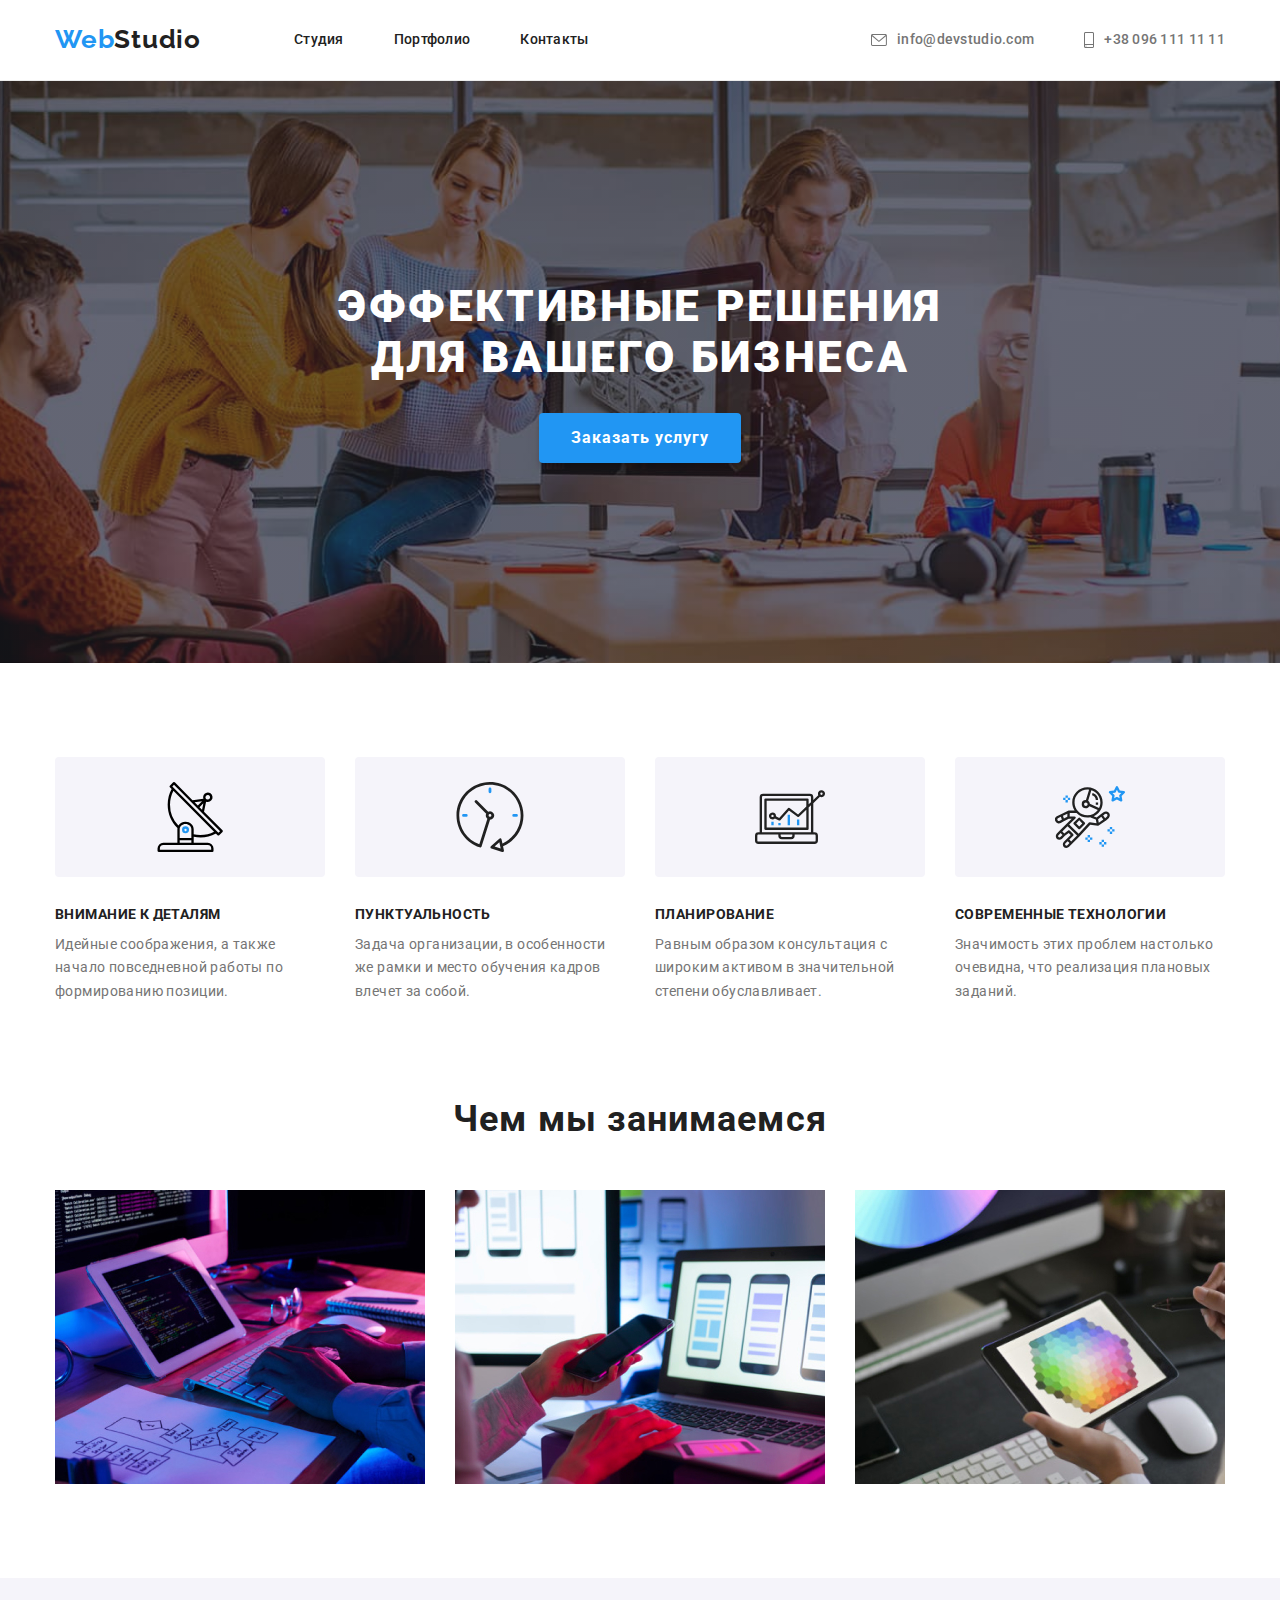
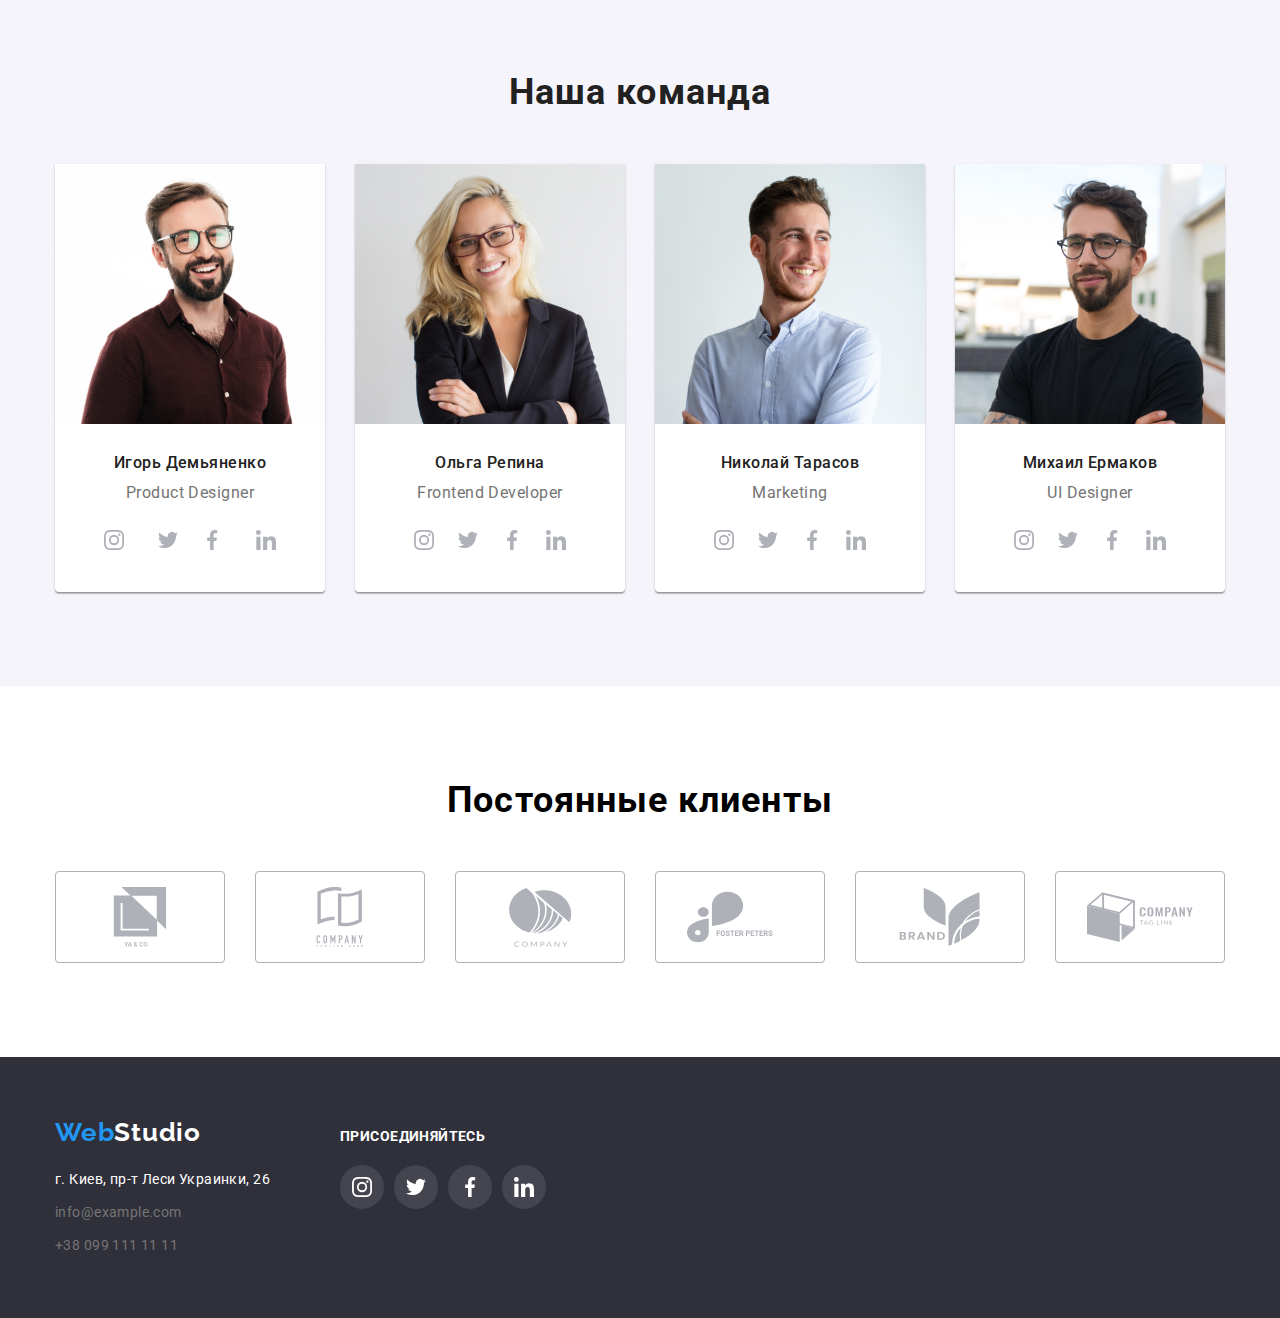
==== index.html @ a024c2d0 "Create index.html" ====
<!DOCTYPE html>
<html lang="ru">
  <head>
    <meta charset="UTF-8" />
    <meta http-equiv="X-UA-Compatible" content="IE=edge" />
    <meta name="viewport" content="width=device-width, initial-scale=1.0" />
    <title>Главная</title>

    <link rel="preconnect" href="https://fonts.googleapis.com" />
    <link rel="preconnect" href="https://fonts.gstatic.com" crossorigin />
    <link
      href="https://fonts.googleapis.com/css2?family=Raleway:wght@700&family=Roboto:wght@400;500;700;900&display=swap"
      rel="stylesheet"
    />
    <link rel="stylesheet" href="./css/modern-normalize.css" />
    <link rel="stylesheet" href="css/style.css" />
  </head>
  <body>
    <!--Header-->
    <header class="header">
      <div class="container header-content">
        <a class="logo" href="index.html"><span class="collortxt">Web</span>Studio</a>
        <nav class="nav-block">
          <ul class="header-navigate">
            <li class="item"><a href="index.html" class="nav-link">Студия</a></li>
            <li class="item"><a href="portfolio.html" class="nav-link">Портфолио</a></li>
            <li class="item"><a href="/" class="nav-link">Контакты </a></li>
          </ul>
        </nav>
        <!--contact-->
        <!-- contact-navigate -->
        <ul class="contact">
          <li class="contact-item">
            <a href="mailto:info@devstudio.com" class="contact-link">
              <svg class="contact-icon" width="16" height="12">
                <use href="./images/icon.svg#icon-envelope"></use>
              </svg>
              info@devstudio.com</a
            >
          </li>
          <!-- item -->
          <li class="contact-item">
            <!-- contact -->
            <a href="tel:+380961111111" class="contact-link"
              ><!-- header-icon smartphone --><svg class="contact-icon" width="10" height="16">
                <use href="./images/icon.svg#icon-smartphone"></use>
              </svg>
              +38 096 111 11 11</a
            >
          </li>
        </ul>
      </div>
    </header>

    <main>
      <!--information block-->
      <section class="hero overlay">
        <div class="container">
          <h1 class="title">
            Эффективные решения <br />
            для вашего бизнеса
          </h1>
          <button class="button" type="button">Заказать услугу</button>
        </div>
      </section>

      <section class="section information">
        <div class="container">
          <h2 class="hide">Наши приимущества</h2>
          <ul class="item">
            <li class="list">
              <div class="icon-container">
                <svg class="icon">
                  <use href="./images/icon.svg#icon-antena"></use>
                </svg>
              </div>

              <h3 class="title">Внимание к деталям</h3>
              <p class="discription">
                Идейные соображения, а также начало повседневной работы по формированию позиции.
              </p>
            </li>
            <li class="list">
              <div class="icon-container">
                <svg class="icon">
                  <use href="./images/icon.svg#icon-clock "></use>
                </svg>
              </div>

              <h3 class="title">Пунктуальность</h3>
              <p class="discription">
                Задача организации, в особенности же рамки и место обучения кадров влечет за собой.
              </p>
            </li>
            <li class="list">
              <div class="icon-container">
                <svg class="icon">
                  <use href="./images/icon.svg#icon-diagram"></use>
                </svg>
              </div>

              <h3 class="title">Планирование</h3>
              <p class="discription">
                Равным образом консультация с широким активом в значительной степени обуславливает.
              </p>
            </li>
            <li class="list">
              <div class="icon-container">
                <svg class="icon">
                  <use href="./images/icon.svg#icon-astronaut"></use>
                </svg>
              </div>

              <h3 class="title">Современные технологии</h3>
              <p class="discription">
                Значимость этих проблем настолько очевидна, что реализация плановых заданий.
              </p>
            </li>
          </ul>
        </div>
      </section>

      <section class="work section">
        <div class="container">
          <h2 class="title">Чем мы занимаемся</h2>
          <ul class="image">
            <li class="image-work"><img src="images/kod.jpg" width="370" alt="kod" /></li>
            <li class="image-work"><img src="images/mobile.jpg" width="370" alt="mobile" /></li>
            <li class="image-work"><img src="images/color.jpg" width="370" alt="color" /></li>
          </ul>
        </div>
        <!--Work-->
      </section>
      <section class="team section">
        <!--team-->
        <div class="container">
          <h2 class="title">Наша команда</h2>
          <ul class="team-info">
            <li class="team-section">
              <img class="team-img" src="images/Igor.jpg" width="270" alt="Igor" />
              <div class="item-container">
                <h3 class="name">Игорь Демьяненко</h3>
                <p class="profession">Product Designer</p>
                <ul class="social-network">
                  <li class="social-item">
                    <a class="social-link" href="https://www.instagram.com/"
                      ><svg class="social-icon" width="20" heigth="20">
                        <use href="./images/icon.svg#icon-instagram"></use>
                      </svg>
                    </a>
                  </li class="social-item">
                  <li>
                    <a class="social-link" href="https://twitter.com/"
                      ><svg class="social-icon" width="20" height="20">
                        <use href="./images/icon.svg#icon-twitter"></use>
                      </svg>
                    </a>
                  </li>
                  <li class="social-item">
                    <a class="social-link" href="https://www.facebook.com/"
                      ><svg class="social-icon" width="20" height="20">
                        <use href="./images/icon.svg#icon-facebook"></use>
                      </svg>
                    </a>
                  </li class="social-item">
                  <li>
                    <a class="social-link" href="https://ru.linkedin.com/"
                      ><svg class="social-icon" width="20" height="20">
                        <use href="./images/icon.svg#icon-linkedin"></use>
                      </svg>
                    </a>
                  </li>
                </ul>
              </div>
            </li>

            <li class="team-section">
              <img class="team-img" src="images/olga.jpg" width="270" alt="Olga" />
              <div class="item-container">
                <h3 class="name">Ольга Репина</h3>
                <p class="profession">Frontend Developer</p>
                <ul class="social-network">
                  <li>
                    <a class="social-link" href="https://www.instagram.com/"
                      ><svg class="social-icon" width="20" height="20">
                        <use href="./images/icon.svg#icon-instagram"></use>
                      </svg>
                    </a>
                  </li>
                  <li>
                    <a class="social-link" href="https://twitter.com/"
                      ><svg class="social-icon" width="20" height="20">
                        <use href="./images/icon.svg#icon-twitter"></use>
                      </svg>
                    </a>
                  </li>
                  <li>
                    <a class="social-link" href="https://www.facebook.com/"
                      ><svg class="social-icon" width="20" height="20">
                        <use href="./images/icon.svg#icon-facebook"></use>
                      </svg>
                    </a>
                  </li>
                  <li>
                    <a class="social-link" href="https://ru.linkedin.com/"
                      ><svg class="social-icon" width="20" height="20">
                        <use href="./images/icon.svg#icon-linkedin"></use>
                      </svg>
                    </a>
                  </li>
                </ul>
              </div>
            </li>
            <li class="team-section">
              <img class="team-img" src="images/nikolay.jpg" width="270" alt="Nikolay" />
              <div class="item-container">
                <h3 class="name">Николай Тарасов</h3>
                <p class="profession">Marketing</p>
                <ul class="social-network">
                  <li>
                    <a class="social-link" href="https://www.instagram.com/"
                      ><svg class="social-icon" width="20" height="20">
                        <use href="./images/icon.svg#icon-instagram"></use>
                      </svg>
                    </a>
                  </li>
                  <li>
                    <a class="social-link" href="https://twitter.com/"
                      ><svg class="social-icon" width="20" height="20">
                        <use href="./images/icon.svg#icon-twitter"></use>
                      </svg>
                    </a>
                  </li>
                  <li>
                    <a class="social-link" href="https://www.facebook.com/"
                      ><svg class="social-icon" width="20" height="20">
                        <use href="./images/icon.svg#icon-facebook"></use>
                      </svg>
                    </a>
                  </li>
                  <li>
                    <a class="social-link" href="https://ru.linkedin.com/"
                      ><svg class="social-icon" width="20" height="20">
                        <use href="./images/icon.svg#icon-linkedin"></use>
                      </svg>
                    </a>
                  </li>
                </ul>
              </div>
            </li>
            <li class="team-section">
              <img class="team-img" src="images/mihail.jpg" width="270" alt="Mihail" />
              <div class="item-container">
                <h3 class="name">Михаил Ермаков</h3>
                <p class="profession">UI Designer</p>
                <ul class="social-network">
                  <li>
                    <a class="social-link" href="https://www.instagram.com/"
                      ><svg class="social-icon" width="20" height="20">
                        <use href="./images/icon.svg#icon-instagram"></use>
                      </svg>
                    </a>
                  </li>
                  <li>
                    <a class="social-link" href="https://twitter.com/"
                      ><svg class="social-icon" width="20" height="20">
                        <use href="./images/icon.svg#icon-twitter"></use>
                      </svg>
                    </a>
                  </li>
                  <li>
                    <a class="social-link" href="https://www.facebook.com/"
                      ><svg class="social-icon" width="20" height="20">
                        <use href="./images/icon.svg#icon-facebook"></use>
                      </svg>
                    </a>
                  </li>
                  <li>
                    <a class="social-link" href="https://ru.linkedin.com/"
                      ><svg class="social-icon" width="20" height="20">
                        <use href="./images/icon.svg#icon-linkedin"></use>
                      </svg>
                    </a>
                  </li>
                </ul>
              </div>
            </li>
          </ul>
        </div>
      </section>
      <section class="section">
        <div class="container client">
          <h2 class="title">Постоянные клиенты</h2>
          <ul class="company">
            <li class="item">
              <a class="company-link" href="/"
                ><svg class="company-icon" width="106" height="60"><use href="./images/icon.svg#icon-group"></use></svg>
              </a>
            </li>
            <li class="item">
              <a class="company-link" href="/">
                <svg class="company-icon" width="106" height="60"><use href="./images/icon.svg#icon-group-2"></use></svg>
              </a>
            </li>
            <li class="item">
              <a class="company-link" href="/">
                <svg class="company-icon" width="106" height="60"><use href="./images/icon.svg#icon-group-3"></use></svg>
              </a>
            </li>
            <li class="item">
              <a class="company-link" href="/">
                <svg class="company-icon" width="106" height="60"><use href="./images/icon.svg#icon-group-4"></use></svg>
              </a>
            </li>
            <li class="item">
              <a class="company-link" href="/">
                <svg class="company-icon" width="106" height="60"><use href="./images/icon.svg#icon-group-5"></use></svg>
              </a>
            </li>
            <li class="item">
              <a class="company-link" href="/">
                <svg class="company-icon" width="106" height="60"><use href="./images/icon.svg#icon-group-6"></use></svg>
              </a>
            </li>
          </ul>
        </div>
      </section>
    </main>
    <!--Footer-->
    <footer class="footer">
      <div class="container container-footer">
        <div class="footer-content">
          <a class="logo-footer" href="index.html"><span class="collortxt">Web</span>Studio</a>
          <address class="address">
            <ul class="address-list">
              <li class="footer-contact">
                <a class="map" href="https://goo.gl/maps/zJ5b4M9oRAb7cDgC7"
                  >г. Киев, пр-т Леси Украинки, 26</a
                >
              </li>
              <li class="footer-contact">
                <a class="contact" href="mailto:info@example.com">info@example.com</a>
              </li>
              <li class="footer-contact">
                <a class="contact" href="tel:+380991111111">+38 099 111 11 11</a>
              </li>
            </ul>
          </address>
        </div>
        <div class="footer-icon">
          <h3 class="title">присоединяйтесь</h3>
          <ul class="item-list">
            <li class="list">
              <a class="social-link" href="https://www.instagram.com/"
                ><svg class="social-icon" width="20" height="20">
                  <use href="./images/icon.svg#icon-instagram"></use>
                </svg>
              </a>
            </li>
            <li class="list">
              <a class="social-link" href="https://twitter.com/"
                ><svg class="social-icon" width="20" height="20">
                  <use href="./images/icon.svg#icon-twitter"></use>
                </svg>
              </a>
            </li>
            <li class="list">
              <a class="social-link" href="https://www.facebook.com/"
                ><svg class="social-icon" width="20" height="20">
                  <use href="./images/icon.svg#icon-facebook"></use>
                </svg>
              </a>
            </li>
            <li class="list">
              <a class="social-link" href="https://ru.linkedin.com/"
                ><svg class="social-icon" width="20" height="20">
                  <use href="./images/icon.svg#icon-linkedin"></use>
                </svg>
              </a>
            </li>
          </ul>
        </div>
      </div>
    </footer>
  </body>
</html>
---- css/style.css ----
:root {
  --hover-collor-text: #2196f3;
  --description-collor: #757575;
  --basic-coller: #212121;
  --title-color: #ffffff;
  --bacgraund: #2f303a;
  --portfolio-button: #f5f4fa;
  --logo-collor: #afb1b8;
}
body {
  font-family: 'Roboto', sans-serif;
}
/* header */
ul {
  margin: 0;
  padding: 0;
  list-style: none;
}
h1,
h2,
h3,
p {
  margin: 0;
  padding: 0;
}
.header {
  border-bottom: 1px solid #ececec;
}
.header-content {
  display: flex;
}
/* logo */
.logo .collortxt {
  color: var(--hover-collor-text);
}
.logo {
  font-family: Raleway;
  font-weight: 700;
  font-size: 26px;
  line-height: 1.19;
  color: var(--basic-coller);
  text-decoration: none;
  letter-spacing: 0.03em;
  display: block;
  padding: 24px 0;
}

/* Навигация */
.header-navigate .nav-link {
  color: var(--basic-coller);
  text-decoration: none;
  font-weight: 500;
  font-size: 14px;
  line-height: 1.14;
  letter-spacing: 0.02em;
  display: flex;
  padding: 32px 0;
}
.header-navigate .item:not(:last-child),
.contact .contact-item:not(:last-child) {
  margin-right: 50px;
}
/* правая навигация */
.contact {
  margin-left: auto;
}

.contact .contact-icon {
  fill: currentColor;
  margin-right: 10px;
}

.contact .contact-link {
  color: var(--description-collor);
  text-decoration: none;
  font-weight: 500;
  font-size: 14px;
  line-height: 1.14;
  letter-spacing: 0.02em;
  display: inline-flex;
  padding: 32px 0;
  align-items: center;
}

.nav-block {
  margin-left: 93px;
}
.header-navigate,
.contact {
  display: flex;
}
.nav-link:hover,
.contact-link:hover,
.contact-link:focus,
.nav-link:focus {
  color: var(--hover-collor-text);
}
/* main */
/* section one */
.section {
  padding: 94px 0;
}

.hero {
  background-color: var(--bacgraund);
  text-align: center;
  padding: 200px 0;
}
.overlay {
  max-width: 1600px;

  margin-left: auto;
  margin-right: auto;
  background-image: linear-gradient(to right, rgba(47, 48, 58, 0.4), rgba(47, 48, 58, 0.4)),
    url('../images/main-photo.jpg');
  background-size: cover; /* на весь блок */
  background-position: center;
  background-repeat: no-repeat;
}

.hero .title {
  font-weight: 900;
  font-size: 44px;
  line-height: 1.16;
  letter-spacing: 0.06em;
  text-transform: uppercase;
  margin-bottom: 30px;
  color: var(--title-color);
}
.hero .button {
  background-color: var(--hover-collor-text);
  color: var(--title-color);
  cursor: pointer;
  font-weight: 700;
  font-size: 16px;
  line-height: 1.85;
  min-width: 200px;
  letter-spacing: 0.06em;
  display: inline-block;
  box-shadow: 0px 4px 4px rgba(0, 0, 0, 0.15);
  border-radius: 4px;
  padding: 10px 32px;
  border: transparent;
}

/* information section */
.hide {
  position: absolute;
  width: 1px;
  height: 1px;
  margin: -1px;
  padding: 0;
  overflow: hidden;
  border: 0;
  clip: rect(0 0 0 0);
}
.container {
  width: 1200px;
  margin-left: auto;
  margin-right: auto;
  padding: 0px 15px;
}
.icon-container {
  display: inline-flex;
  width: 270px;
  height: 120px;
  background-color: var(--portfolio-button);
  justify-content: center;
  align-items: center;
  border-radius: 4px;
  margin-bottom: 30px;
}

.information .item {
  margin: 0;
  padding: 0;
  display: inline-flex;
}
.information .icon {
  width: 70px;
  height: 70px;
}
.information .block {
  width: 270px;
}

.information .list:not(:last-child) {
  margin-right: 30px;
}
.information .title {
  color: var(--basic-coller);
  font-weight: 700;
  font-size: 14px;
  line-height: 1.14;
  letter-spacing: 0.03em;
  text-transform: uppercase;
}
.information .discription {
  color: var(--description-collor);
  font-weight: 400;
  font-size: 14px;
  line-height: 1.7;
  letter-spacing: 0.03em;
  margin: 0;
  padding: 0;
  margin-top: 10px;
}
/* work section */
.work {
  padding-top: 0;
}
img {
  max-width: 100%;
  height: auto;
  display: block;
}
.work .image {
  display: flex;
}

.image-work {
  list-style-type: none;
}
.image-work:not(:last-child) {
  margin-right: 30px;
}
.work .title {
  font-weight: 700;
  font-size: 36px;
  line-height: 42px;
  text-align: center;
  color: var(--basic-coller);
  letter-spacing: 0.03em;
  margin-bottom: 50px;
}
/* team */
.team {
  background-color: var(--portfolio-button);
}
.team-section .item-container {
  padding-top: 30px;
  padding-bottom: 30px;
}
.team .title {
  font-weight: 700;
  font-size: 36px;
  line-height: 1.16;
  text-align: center;
  color: var(--basic-coller);
  letter-spacing: 0.03em;
  margin-bottom: 50px;
}
.name {
  color: var(--basic-coller);
  font-weight: 500;
  font-size: 16px;
  line-height: 1.18;
  text-align: center;
  letter-spacing: 0.03em;
}

.profession {
  font-size: 16px;
  line-height: 19px;
  text-align: center;
  color: var(--description-collor);
  letter-spacing: 0.03em;
  font-weight: 400;
  margin-top: 10px;
  margin-bottom: 16px;
}
.team .team-info {
  display: flex;
}
.team-info .team-section {
  background: var(--title-color);
  box-shadow: 0px 1px 3px rgba(0, 0, 0, 0.12), 0px 1px 1px rgba(0, 0, 0, 0.14),
    0px 2px 1px rgba(0, 0, 0, 0.2);
  border-radius: 0px 0px 4px 4px;
}
.team-info .team-section:not(:last-child) {
  margin-right: 30px;
}
.social-network {
  display: flex;
  justify-content: center;
}
.social-network .social-link {
  color: var(--logo-collor);
  width: 44px;
  height: 44px;
  border-radius: 50%;
  display: flex;
  align-items: center;
  justify-content: center;
}
.social-item {
  margin-right: 10px;
}
.social-network .social-link:hover,
.social-network .social-link:focus {
  color: var(--title-color);
  background-color: var(--hover-collor-text);
}
.social-network .social-link:not(:last-child) {
  margin-right: 10px;
}
.social-network .social-icon {
  fill: currentColor;
}
/* Клиенты */
.client .title {
  font-weight: 700;
  font-size: 36px;
  line-height: 1.16;
  text-align: center;
  letter-spacing: 0.03em;
  margin-bottom: 50px;
}

.company {
  text-decoration: note;
  display: flex;
}
.company-link {
  width: 170px;
  height: 92px;
  display: flex;
  color: var(--logo-collor);
  border: 1px solid var(--logo-collor);
  border-radius: 4px;
  justify-content: center;
  align-items: center;
}
.company .item:not(:last-child) {
  margin-right: 30px;
}
.company-icon {
  fill: currentColor;
}
.company-link:hover,
.company-link:focus {
  color: var(--hover-collor-text);
  border: 1px solid var(--hover-collor-text);

  border-radius: 4px;
}
/* footer */
.footer {
  background-color: var(--bacgraund);
  padding: 60px 0;
}
.container-footer {
  display: flex;
  align-items: baseline;
}
.footer-content {
  margin-right: 70px;
}
.footer .logo-footer {
  color: var(--title-color);
  text-decoration: none;
  font-family: Raleway;
  font-weight: 700;
  font-size: 26px;
  line-height: 1.19;
  letter-spacing: 0.03em;
  margin-bottom: 20px;
}
.logo-footer .collortxt {
  color: var(--hover-collor-text);
}

.footer-contact .contact {
  list-style-type: none;
  font-size: 14px;
  line-height: 1.7;
  color: var(--description-collor);
  letter-spacing: 0.03em;
  font-weight: 400;
  text-decoration: none;
  font-style: normal;
}

.footer-contact .map {
  color: var(--title-color);
  font-size: 14px;
  line-height: 1.7;
  letter-spacing: 0.03em;
  font-weight: 400;
  margin-bottom: 9px;
  text-decoration: none;
  font-style: normal;
}
.address-list {
  list-style-type: none;
  margin-top: 20px;
}
.footer-contact:not(:last-child) {
  margin-bottom: 9px;
}

.footer-contact .contact:focus,
.footer-contact .map:focus,
.footer-contact .contact:hover,
.footer-contact .map:hover {
  color: var(--hover-collor-text);
}

.footer-icon .title {
  font-weight: 700;
  font-size: 14px;
  line-height: 1.14;
  letter-spacing: 0.03em;
  text-transform: uppercase;
  color: var(--title-color);
  margin-bottom: 20px;
}
.footer-icon .item-list {
  display: flex;
}
.footer-icon .social-link {
  color: var(--title-color);
  width: 44px;
  height: 44px;
  display: flex;
  align-items: center;
  justify-content: center;
  border-radius: 50%;
  background: rgba(255, 255, 255, 0.1);
}
.footer-icon .social-link:hover,
.footer-icon .social-link:focus {
  color: var(--title-color);
  border-radius: 50%;
  background-color: var(--hover-collor-text);
}

.footer-icon .list:not(:last-child) {
  margin-right: 10px;
}
.footer-icon .social-icon {
  fill: currentColor;
}

/* Портфолио */
.project-button,
.project-img {
  list-style-type: none;
  margin: 0;
  padding: 0;
}
.project-button {
  display: flex;
  justify-content: center;
  margin-bottom: 50px;
}

.project-button .button-list:not(:last-child) {
  margin-right: 8px;
}
.project-button .button {
  border: transparent;
  background-color: var(--portfolio-button);
  color: var(--basic-coller);
  font-weight: 500;
  font-size: 16px;
  line-height: 1.6;
  border-radius: 4px;
  letter-spacing: 0.03em;
  cursor: pointer;
  padding: 6px 22px;
}
.project-button .button:hover,
.project-button .button:focus {
  background-color: var(--hover-collor-text);
  color: var(--title-color);
  box-shadow: 0px 3px 1px rgba(0, 0, 0, 0.1), 0px 1px 2px rgba(0, 0, 0, 0.08),
    0px 2px 2px rgba(0, 0, 0, 0.12);
}
.project-card {
  display: flex;
  flex-wrap: wrap;
}
.project-card .content {
  padding: 20px 24px;
  border: 1px solid #eeeeee;
}

.project-card .project-list {
  margin-right: 30px;
  margin-bottom: 30px;
}
.project-link {
  display: block;
  text-decoration: none;
}
.project-link:hover,
.project-link:focus {
  box-shadow: 0px 1px 1px rgba(0, 0, 0, 0.12), 0px 4px 4px rgba(0, 0, 0, 0.06),
    1px 4px 6px rgba(0, 0, 0, 0.16);
}
.project-card .project-list:nth-child(3n) {
  margin-right: 0px;
}
.project-card .project-list:nth-last-child(-n + 3) {
  margin-bottom: 0px;
}
.project .title {
  position: absolute;
  width: 1px;
  height: 1px;
  margin: -1px;
  padding: 0;
  overflow: hidden;
  border: 0;
  clip: rect(0 0 0 0);
}
.name-project {
  font-weight: 700;
  font-size: 18px;
  line-height: 2;
  color: var(--basic-coller);
  letter-spacing: 0.06em;
  margin-bottom: 4px;
}
.project-description {
  font-size: 16px;
  line-height: 1.85;
  color: var(--description-collor);
  letter-spacing: 0.03em;
  font-weight: 400;
}
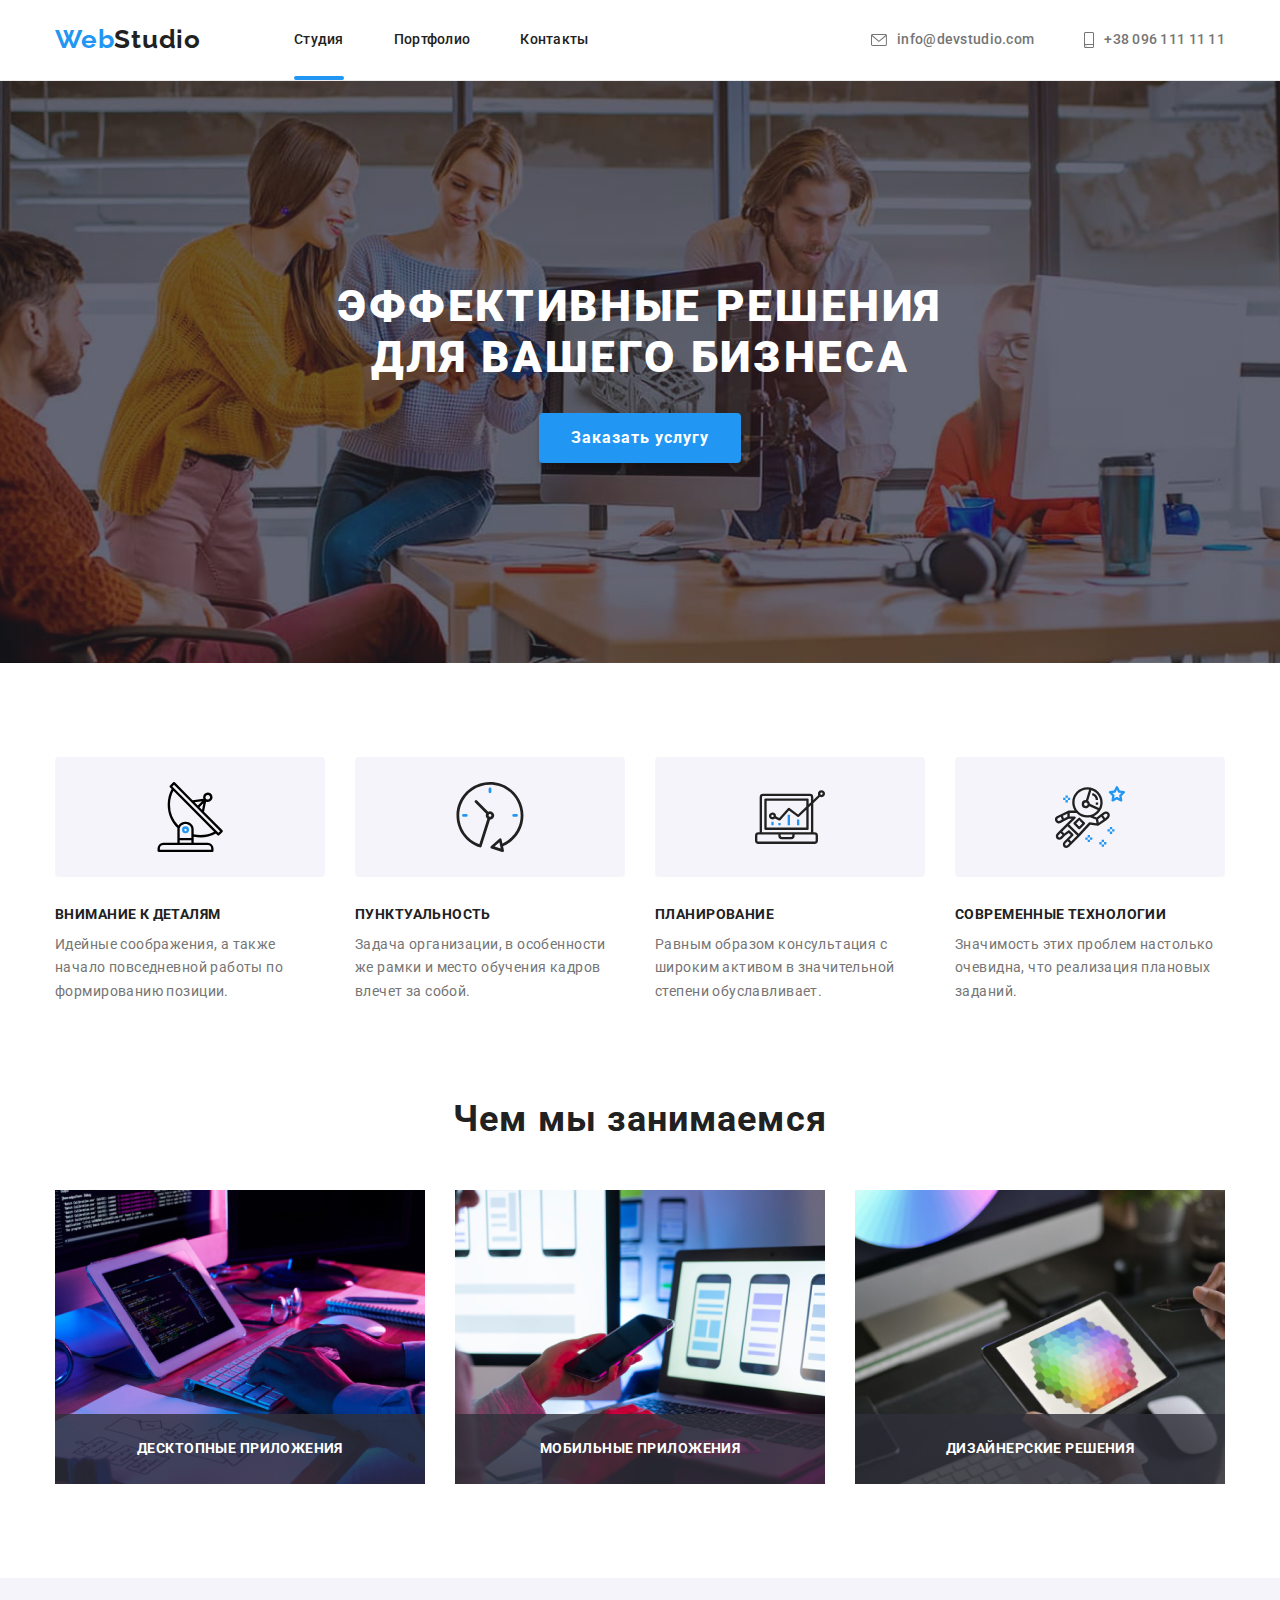
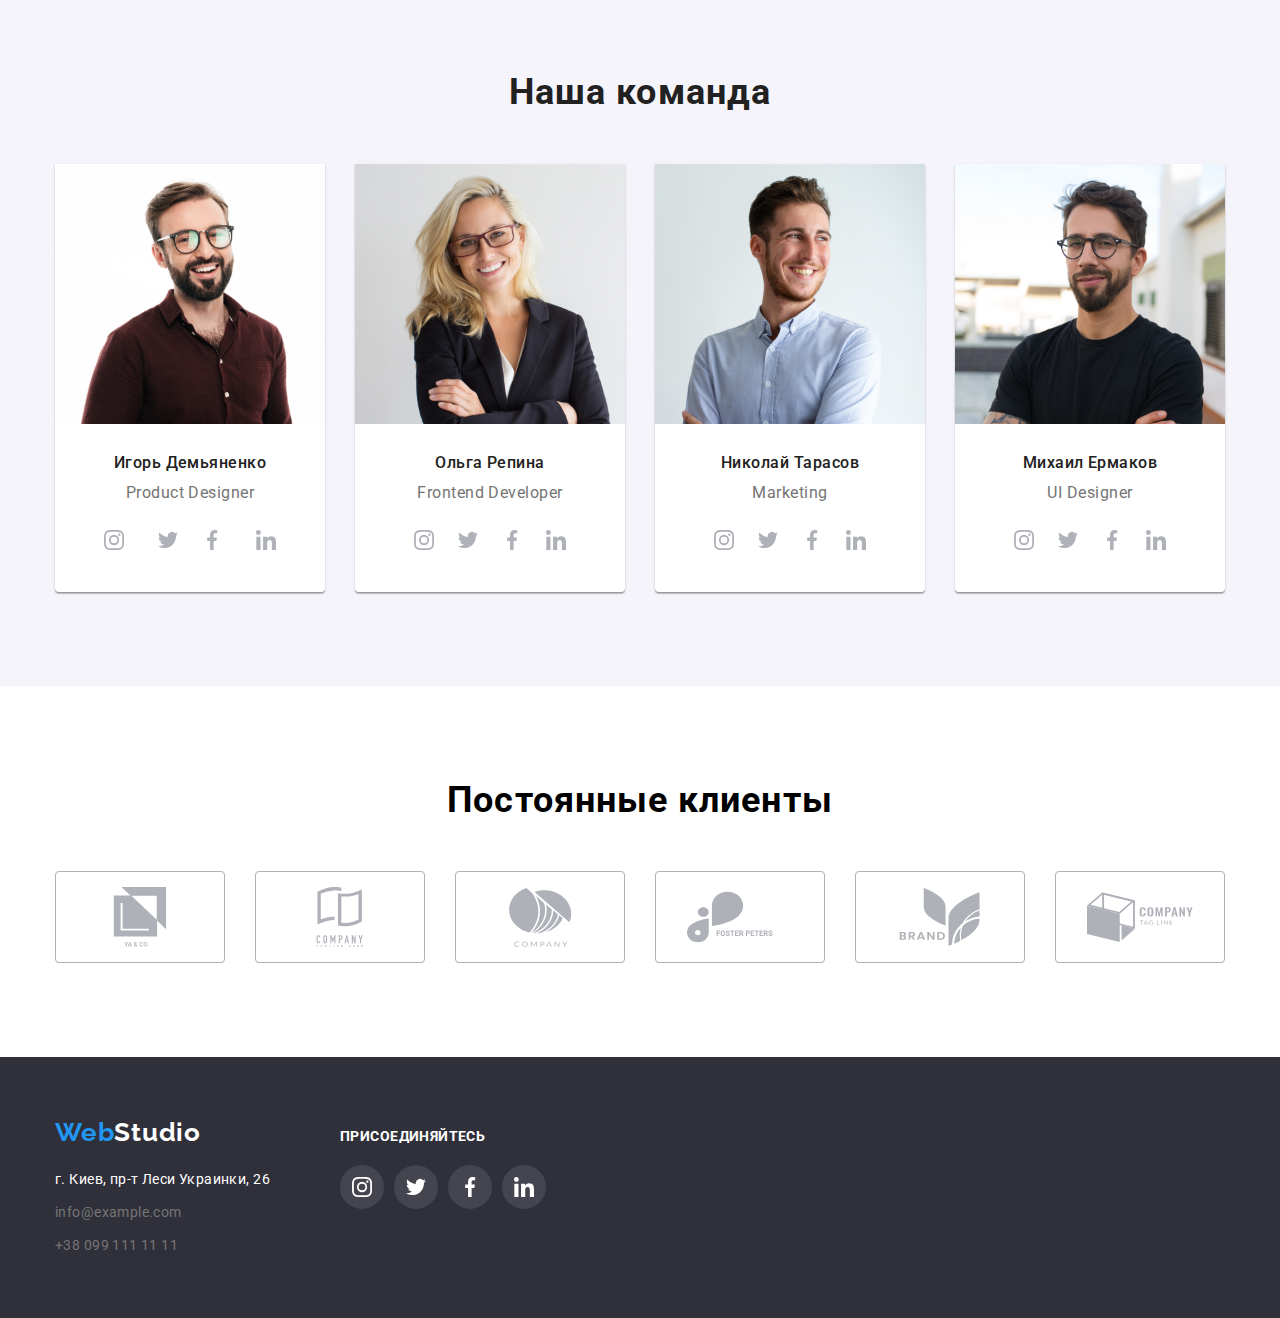
==== commit b01b07a2: "Update index.html" ====
--- a/index.html
+++ b/index.html
@@ -15,6 +15,7 @@
     <link rel="stylesheet" href="./css/modern-normalize.css" />
     <link rel="stylesheet" href="css/style.css" />
   </head>
+  
   <body>
     <!--Header-->
     <header class="header">
@@ -22,13 +23,13 @@
         <a class="logo" href="index.html"><span class="collortxt">Web</span>Studio</a>
         <nav class="nav-block">
           <ul class="header-navigate">
-            <li class="item"><a href="index.html" class="nav-link">Студия</a></li>
+            <li class="item"><a href="index.html" class="nav-link current">Студия</a></li>
             <li class="item"><a href="portfolio.html" class="nav-link">Портфолио</a></li>
             <li class="item"><a href="/" class="nav-link">Контакты </a></li>
           </ul>
         </nav>
         <!--contact-->
-        <!-- contact-navigate -->
+        
         <ul class="contact">
           <li class="contact-item">
             <a href="mailto:info@devstudio.com" class="contact-link">
@@ -40,9 +41,9 @@
           </li>
           <!-- item -->
           <li class="contact-item">
-            <!-- contact -->
+           
             <a href="tel:+380961111111" class="contact-link"
-              ><!-- header-icon smartphone --><svg class="contact-icon" width="10" height="16">
+              ><svg class="contact-icon" width="10" height="16">
                 <use href="./images/icon.svg#icon-smartphone"></use>
               </svg>
               +38 096 111 11 11</a
@@ -60,8 +61,10 @@
             Эффективные решения <br />
             для вашего бизнеса
           </h1>
-          <button class="button" type="button">Заказать услугу</button>
-        </div>
+          <button data-modal-open class="button" type="button">Заказать услугу</button>
+        </div>
+         </div>
+        
       </section>
 
       <section class="section information">
@@ -123,10 +126,19 @@
       <section class="work section">
         <div class="container">
           <h2 class="title">Чем мы занимаемся</h2>
-          <ul class="image">
-            <li class="image-work"><img src="images/kod.jpg" width="370" alt="kod" /></li>
-            <li class="image-work"><img src="images/mobile.jpg" width="370" alt="mobile" /></li>
-            <li class="image-work"><img src="images/color.jpg" width="370" alt="color" /></li>
+          <ul class="work-item">
+            <li class="image-work"><img src="images/kod.jpg" width="370" alt="kod" />
+            <h3 class="work-description">
+              Десктопные приложения
+            </h3></li>
+            <li class="image-work"><img src="images/mobile.jpg" width="370" alt="mobile" />
+            <h3 class="work-description">
+            Мобильные приложения
+            </h3></li>
+            <li class="image-work"><img src="images/color.jpg" width="370" alt="color" />
+              <h3 class="work-description">
+              Дизайнерские решения
+            </h3></li>
           </ul>
         </div>
         <!--Work-->
@@ -143,29 +155,29 @@
                 <p class="profession">Product Designer</p>
                 <ul class="social-network">
                   <li class="social-item">
-                    <a class="social-link" href="https://www.instagram.com/"
-                      ><svg class="social-icon" width="20" heigth="20">
+                    <a class="social-link" href="https://www.instagram.com/">
+                      <svg class="social-icon" width="20" heigth="20">
                         <use href="./images/icon.svg#icon-instagram"></use>
                       </svg>
                     </a>
                   </li class="social-item">
                   <li>
-                    <a class="social-link" href="https://twitter.com/"
-                      ><svg class="social-icon" width="20" height="20">
+                    <a class="social-link" href="https://twitter.com/">
+                      <svg class="social-icon" width="20" height="20">
                         <use href="./images/icon.svg#icon-twitter"></use>
                       </svg>
                     </a>
                   </li>
                   <li class="social-item">
-                    <a class="social-link" href="https://www.facebook.com/"
-                      ><svg class="social-icon" width="20" height="20">
+                    <a class="social-link" href="https://www.facebook.com/">
+                      <svg class="social-icon" width="20" height="20">
                         <use href="./images/icon.svg#icon-facebook"></use>
                       </svg>
                     </a>
                   </li class="social-item">
                   <li>
-                    <a class="social-link" href="https://ru.linkedin.com/"
-                      ><svg class="social-icon" width="20" height="20">
+                    <a class="social-link" href="https://ru.linkedin.com/">
+                      <svg class="social-icon" width="20" height="20">
                         <use href="./images/icon.svg#icon-linkedin"></use>
                       </svg>
                     </a>
@@ -382,5 +394,18 @@
         </div>
       </div>
     </footer>
+       <div data-modal class="backdrop is-hidden">
+      <div  class="modal">
+        <button data-modal-close class="close-button" tape="button">
+          <svg class="close-icon" width="11" height="11">
+            <use href="./images/close.svg#close">
+    
+            </use>
+          </svg>
+
+        </button>
+      </div>
+    </div>
+      <script src="./js/modal.js"></script>
   </body>
 </html>
--- a/css/style.css
+++ b/css/style.css
@@ -6,6 +6,7 @@
   --bacgraund: #2f303a;
   --portfolio-button: #f5f4fa;
   --logo-collor: #afb1b8;
+  --time-function: cubic-bezier(0.4, 0, 0.2, 1);
 }
 body {
   font-family: 'Roboto', sans-serif;
@@ -47,6 +48,7 @@
 
 /* Навигация */
 .header-navigate .nav-link {
+  position: relative;
   color: var(--basic-coller);
   text-decoration: none;
   font-weight: 500;
@@ -55,10 +57,21 @@
   letter-spacing: 0.02em;
   display: flex;
   padding: 32px 0;
+  transition: color 250ms var(--time-function);
 }
 .header-navigate .item:not(:last-child),
 .contact .contact-item:not(:last-child) {
   margin-right: 50px;
+}
+.header-navigate .current::after {
+  position: absolute;
+  content: '';
+  display: block;
+  width: 100%;
+  height: 4px;
+  bottom: 0;
+  border-radius: 2px;
+  background-color: var(--hover-collor-text);
 }
 /* правая навигация */
 .contact {
@@ -80,6 +93,7 @@
   display: inline-flex;
   padding: 32px 0;
   align-items: center;
+  transition: color 250ms var(--time-function);
 }
 
 .nav-block {
@@ -108,7 +122,6 @@
 }
 .overlay {
   max-width: 1600px;
-
   margin-left: auto;
   margin-right: auto;
   background-image: linear-gradient(to right, rgba(47, 48, 58, 0.4), rgba(47, 48, 58, 0.4)),
@@ -141,6 +154,15 @@
   border-radius: 4px;
   padding: 10px 32px;
   border: transparent;
+  transition-property: box-shadow, background-color, box-shadow;
+  transition-duration: 250ms;
+  transition-timing-function: var(--time-function);
+}
+.hero .button:hover,
+.hero .button:focus {
+  background-color: #188ce8;
+  box-shadow: 0px 4px 4px rgba(0, 0, 0, 0.15);
+  border-radius: 4px;
 }
 
 /* information section */
@@ -214,12 +236,28 @@
   height: auto;
   display: block;
 }
-.work .image {
-  display: flex;
-}
-
+.work-item {
+  display: flex;
+}
+.work-description {
+  bottom: 0;
+  width: 100%;
+  height: auto;
+  padding-top: 27px;
+  padding-bottom: 27px;
+  position: absolute;
+  font-weight: 700;
+  font-size: 14px;
+  line-height: 1.14;
+  text-align: center;
+  letter-spacing: 0.03em;
+  text-transform: uppercase;
+  color: var(--title-color);
+  background-color: rgba(47, 48, 58, 0.8);
+}
 .image-work {
   list-style-type: none;
+  position: relative;
 }
 .image-work:not(:last-child) {
   margin-right: 30px;
@@ -293,6 +331,9 @@
   display: flex;
   align-items: center;
   justify-content: center;
+  transition-property: color, background-color;
+  transition-duration: 250ms;
+  transition-timing-function: var(--time-function);
 }
 .social-item {
   margin-right: 10px;
@@ -331,6 +372,9 @@
   border-radius: 4px;
   justify-content: center;
   align-items: center;
+  transition-property: color, background-color;
+  transition-duration: 250ms;
+  transition-timing-function: var(--time-function);
 }
 .company .item:not(:last-child) {
   margin-right: 30px;
@@ -380,6 +424,7 @@
   font-weight: 400;
   text-decoration: none;
   font-style: normal;
+  transition: color 250ms var(--time-function);
 }
 
 .footer-contact .map {
@@ -391,6 +436,7 @@
   margin-bottom: 9px;
   text-decoration: none;
   font-style: normal;
+  transition: color 250ms var(--time-function);
 }
 .address-list {
   list-style-type: none;
@@ -428,6 +474,9 @@
   justify-content: center;
   border-radius: 50%;
   background: rgba(255, 255, 255, 0.1);
+  transition-property: color, background-color, border-radius;
+  transition-duration: 250ms;
+  transition-timing-function: var(--time-function);
 }
 .footer-icon .social-link:hover,
 .footer-icon .social-link:focus {
@@ -470,6 +519,9 @@
   letter-spacing: 0.03em;
   cursor: pointer;
   padding: 6px 22px;
+  transition-property: color, background-color, box-shadow;
+  transition-duration: 250ms;
+  transition-timing-function: var(--time-function);
 }
 .project-button .button:hover,
 .project-button .button:focus {
@@ -478,6 +530,32 @@
   box-shadow: 0px 3px 1px rgba(0, 0, 0, 0.1), 0px 1px 2px rgba(0, 0, 0, 0.08),
     0px 2px 2px rgba(0, 0, 0, 0.12);
 }
+.project-thumb {
+  position: relative;
+  overflow: hidden; /* скрыто */
+}
+
+.project-thumb .description-image {
+  position: absolute;
+  bottom: 0;
+  left: 0;
+  width: 100%;
+  height: 100%;
+  transform: translatey(100%);
+  padding: 63px 24px;
+  font-weight: 400;
+  font-size: 18px;
+  line-height: 1.55;
+  letter-spacing: 0.03em;
+  color: var(--title-color);
+  transition: transform 250ms var(--time-function);
+  background: rgba(33, 150, 243, 0.9);
+}
+.project-link:hover .description-image,
+.project-link:focus .description-image {
+  transform: translateY(0);
+}
+
 .project-card {
   display: flex;
   flex-wrap: wrap;
@@ -494,6 +572,7 @@
 .project-link {
   display: block;
   text-decoration: none;
+  transition: box-shadow 250ms cubic-bezier(0.4, 0, 0.2, 1);
 }
 .project-link:hover,
 .project-link:focus {
@@ -531,3 +610,47 @@
   letter-spacing: 0.03em;
   font-weight: 400;
 }
+.backdrop {
+  position: fixed;
+  top: 0;
+  left: 0;
+  width: 100%;
+  height: 100%;
+  background: rgba(0, 0, 0, 0.2);
+  transform: scale(1);
+  transition: opacity 250ms var(--time-function), visibility 250ms var(--time-function);
+}
+.backdrop.is-hidden {
+  visibility: hidden;
+  opacity: 0; /* прозрачность */
+  pointer-events: none; /* пропускать клик */
+}
+.backdrop.is-hidden .modal {
+  transform: translate(-50%, -50%) scale(1.5);
+}
+
+.modal {
+  height: 528px;
+  width: 581px;
+  background-color: var(--title-color);
+  position: absolute;
+  top: 50%;
+  left: 50%;
+  transition-duration: 250ms;
+  transform: translate(-50%, -50%) scale(1);
+}
+.close-button {
+  display: flex;
+  position: absolute;
+  right: 8px;
+  top: 8px;
+  width: 30px;
+  height: 30px;
+  padding: 0 0;
+  align-items: center;
+  justify-content: center;
+  border-radius: 50%;
+  box-sizing: border-box;
+  border: 1px solid rgba(0, 0, 0, 0.1);
+  cursor: pointer;
+}
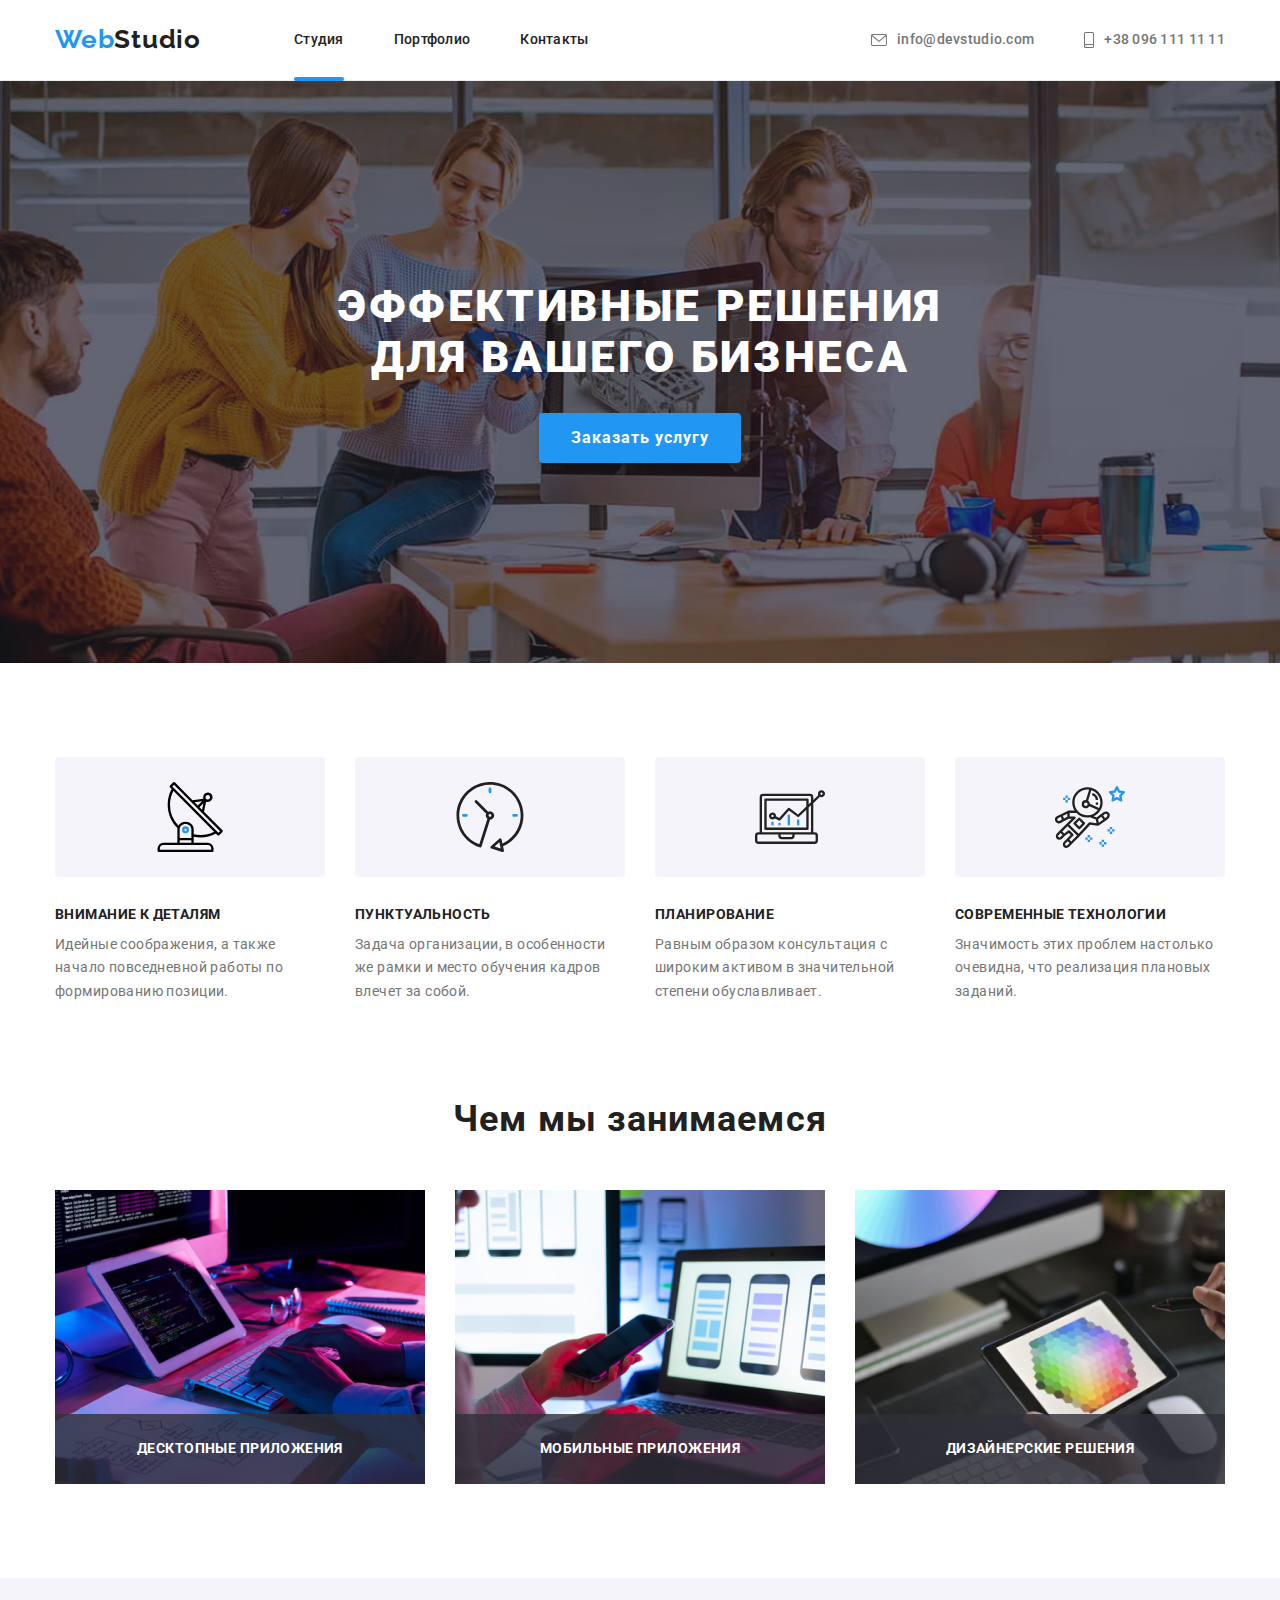
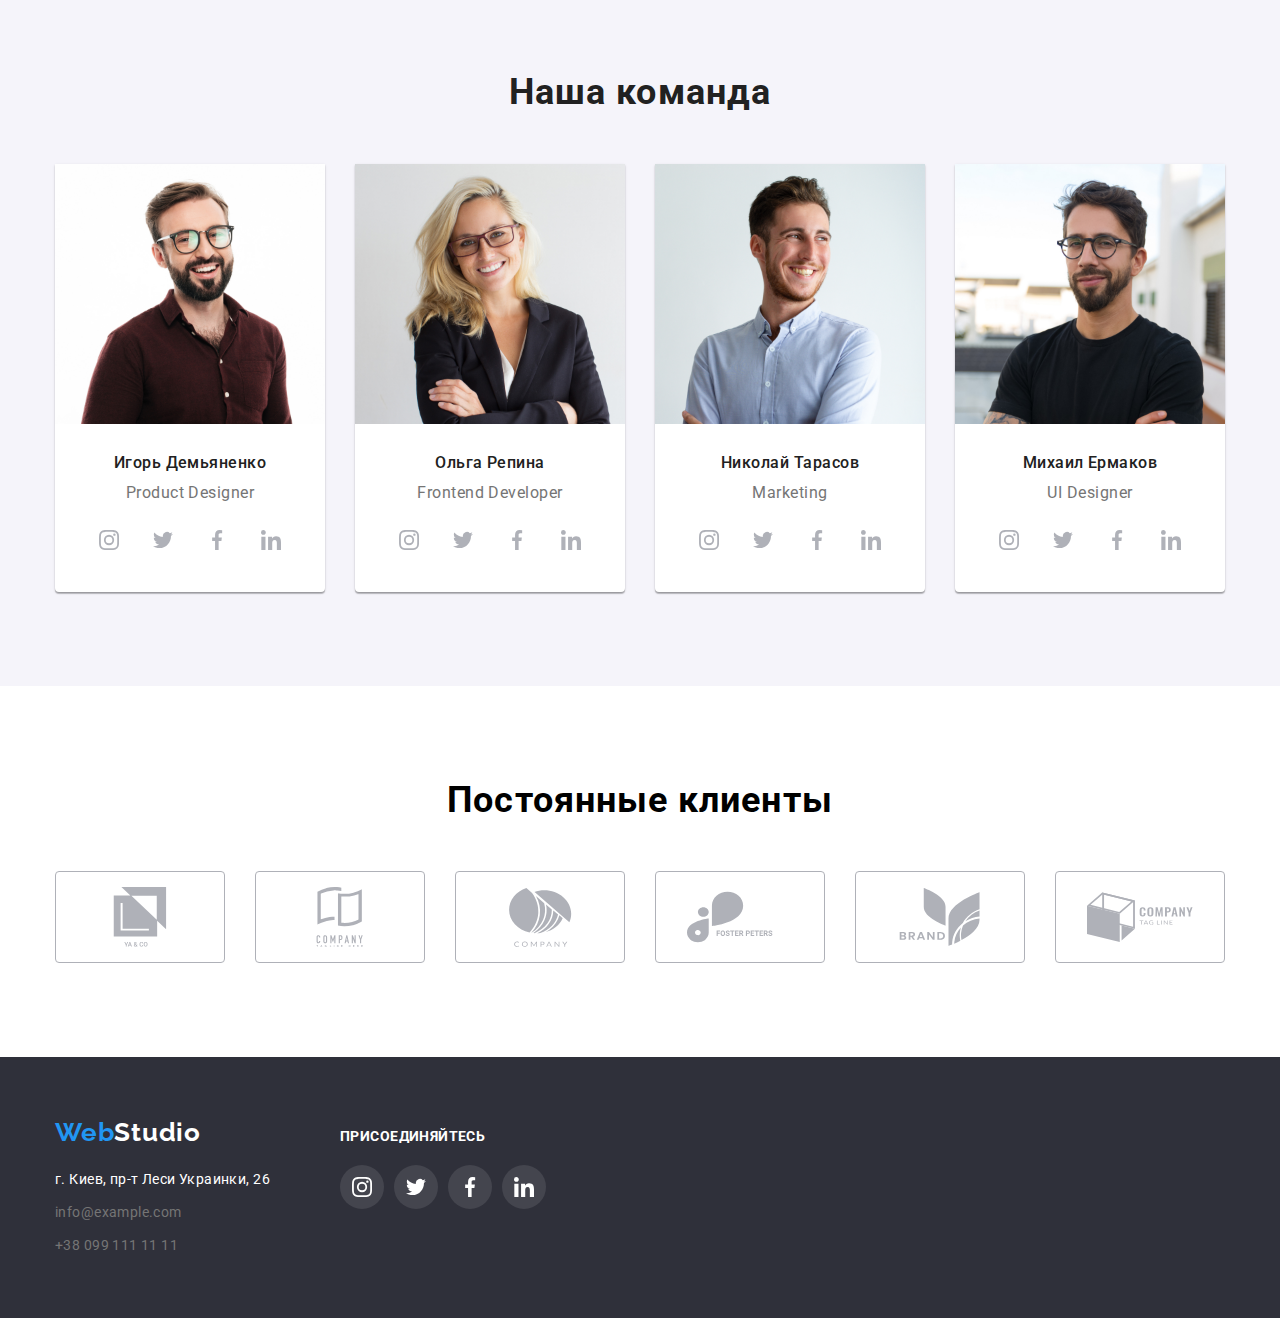
==== commit cb3bf330: "Update index.html" ====
--- a/index.html
+++ b/index.html
@@ -127,18 +127,18 @@
         <div class="container">
           <h2 class="title">Чем мы занимаемся</h2>
           <ul class="work-item">
-            <li class="image-work"><img src="images/kod.jpg" width="370" alt="kod" />
-            <h3 class="work-description">
+            <li class="image-work"><img class="image" src="images/kod.jpg" width="370" alt="kod" />
+            <p class="work-description">
               Десктопные приложения
-            </h3></li>
-            <li class="image-work"><img src="images/mobile.jpg" width="370" alt="mobile" />
-            <h3 class="work-description">
+            </p></li>
+            <li class="image-work"><img class="image" src="images/mobile.jpg" width="370" alt="mobile" />
+            <p class="work-description">
             Мобильные приложения
-            </h3></li>
-            <li class="image-work"><img src="images/color.jpg" width="370" alt="color" />
-              <h3 class="work-description">
+            </p></li>
+            <li class="image-work"><img class="image" src="images/color.jpg" width="370" alt="color" />
+              <p class="work-description">
               Дизайнерские решения
-            </h3></li>
+              </p></li>
           </ul>
         </div>
         <!--Work-->
@@ -156,12 +156,12 @@
                 <ul class="social-network">
                   <li class="social-item">
                     <a class="social-link" href="https://www.instagram.com/">
-                      <svg class="social-icon" width="20" heigth="20">
+                      <svg class="social-icon" width="20" height="20">
                         <use href="./images/icon.svg#icon-instagram"></use>
                       </svg>
                     </a>
-                  </li class="social-item">
-                  <li>
+                  </li >
+                  <li class="social-item">
                     <a class="social-link" href="https://twitter.com/">
                       <svg class="social-icon" width="20" height="20">
                         <use href="./images/icon.svg#icon-twitter"></use>
@@ -192,28 +192,28 @@
                 <h3 class="name">Ольга Репина</h3>
                 <p class="profession">Frontend Developer</p>
                 <ul class="social-network">
-                  <li>
+                  <li class="social-item">
                     <a class="social-link" href="https://www.instagram.com/"
                       ><svg class="social-icon" width="20" height="20">
                         <use href="./images/icon.svg#icon-instagram"></use>
                       </svg>
                     </a>
                   </li>
-                  <li>
+                  <li class="social-item">
                     <a class="social-link" href="https://twitter.com/"
                       ><svg class="social-icon" width="20" height="20">
                         <use href="./images/icon.svg#icon-twitter"></use>
                       </svg>
                     </a>
                   </li>
-                  <li>
+                  <li class="social-item">
                     <a class="social-link" href="https://www.facebook.com/"
                       ><svg class="social-icon" width="20" height="20">
                         <use href="./images/icon.svg#icon-facebook"></use>
                       </svg>
                     </a>
                   </li>
-                  <li>
+                  <li class="social-item">
                     <a class="social-link" href="https://ru.linkedin.com/"
                       ><svg class="social-icon" width="20" height="20">
                         <use href="./images/icon.svg#icon-linkedin"></use>
@@ -229,28 +229,28 @@
                 <h3 class="name">Николай Тарасов</h3>
                 <p class="profession">Marketing</p>
                 <ul class="social-network">
-                  <li>
+                  <li class="social-item">
                     <a class="social-link" href="https://www.instagram.com/"
                       ><svg class="social-icon" width="20" height="20">
                         <use href="./images/icon.svg#icon-instagram"></use>
                       </svg>
                     </a>
                   </li>
-                  <li>
+                  <li class="social-item">
                     <a class="social-link" href="https://twitter.com/"
                       ><svg class="social-icon" width="20" height="20">
                         <use href="./images/icon.svg#icon-twitter"></use>
                       </svg>
                     </a>
                   </li>
-                  <li>
+                  <li class="social-item">
                     <a class="social-link" href="https://www.facebook.com/"
                       ><svg class="social-icon" width="20" height="20">
                         <use href="./images/icon.svg#icon-facebook"></use>
                       </svg>
                     </a>
                   </li>
-                  <li>
+                  <li class="social-item">
                     <a class="social-link" href="https://ru.linkedin.com/"
                       ><svg class="social-icon" width="20" height="20">
                         <use href="./images/icon.svg#icon-linkedin"></use>
@@ -266,28 +266,28 @@
                 <h3 class="name">Михаил Ермаков</h3>
                 <p class="profession">UI Designer</p>
                 <ul class="social-network">
-                  <li>
+                  <li class="social-item">
                     <a class="social-link" href="https://www.instagram.com/"
                       ><svg class="social-icon" width="20" height="20">
                         <use href="./images/icon.svg#icon-instagram"></use>
                       </svg>
                     </a>
                   </li>
-                  <li>
+                  <li class="social-item">
                     <a class="social-link" href="https://twitter.com/"
                       ><svg class="social-icon" width="20" height="20">
                         <use href="./images/icon.svg#icon-twitter"></use>
                       </svg>
                     </a>
                   </li>
-                  <li>
+                  <li class="social-item">
                     <a class="social-link" href="https://www.facebook.com/"
                       ><svg class="social-icon" width="20" height="20">
                         <use href="./images/icon.svg#icon-facebook"></use>
                       </svg>
                     </a>
                   </li>
-                  <li>
+                  <li class="social-item">
                     <a class="social-link" href="https://ru.linkedin.com/"
                       ><svg class="social-icon" width="20" height="20">
                         <use href="./images/icon.svg#icon-linkedin"></use>
--- a/css/style.css
+++ b/css/style.css
@@ -69,7 +69,7 @@
   display: block;
   width: 100%;
   height: 4px;
-  bottom: 0;
+  bottom: -1px;
   border-radius: 2px;
   background-color: var(--hover-collor-text);
 }
@@ -240,16 +240,17 @@
   display: flex;
 }
 .work-description {
+  display: flex;
+  position: absolute;
   bottom: 0;
+  height: 70px;
   width: 100%;
-  height: auto;
-  padding-top: 27px;
-  padding-bottom: 27px;
-  position: absolute;
-  font-weight: 700;
+  font-weight: 700;
+  margin: 0;
   font-size: 14px;
   line-height: 1.14;
-  text-align: center;
+  align-items: center;
+  justify-content: center;
   letter-spacing: 0.03em;
   text-transform: uppercase;
   color: var(--title-color);
@@ -259,6 +260,7 @@
   list-style-type: none;
   position: relative;
 }
+
 .image-work:not(:last-child) {
   margin-right: 30px;
 }
@@ -335,15 +337,13 @@
   transition-duration: 250ms;
   transition-timing-function: var(--time-function);
 }
-.social-item {
-  margin-right: 10px;
-}
+
 .social-network .social-link:hover,
 .social-network .social-link:focus {
   color: var(--title-color);
   background-color: var(--hover-collor-text);
 }
-.social-network .social-link:not(:last-child) {
+.social-network .social-item:not(:last-child) {
   margin-right: 10px;
 }
 .social-network .social-icon {
@@ -541,7 +541,7 @@
   left: 0;
   width: 100%;
   height: 100%;
-  transform: translatey(100%);
+  transform: translatey(101%);
   padding: 63px 24px;
   font-weight: 400;
   font-size: 18px;
@@ -617,7 +617,7 @@
   width: 100%;
   height: 100%;
   background: rgba(0, 0, 0, 0.2);
-  transform: scale(1);
+
   transition: opacity 250ms var(--time-function), visibility 250ms var(--time-function);
 }
 .backdrop.is-hidden {
@@ -626,16 +626,18 @@
   pointer-events: none; /* пропускать клик */
 }
 .backdrop.is-hidden .modal {
-  transform: translate(-50%, -50%) scale(1.5);
+  transform: translate(-50%, -50%) scale(0);
 }
 
 .modal {
-  height: 528px;
-  width: 581px;
+  height: 582px;
+  width: 528px;
   background-color: var(--title-color);
   position: absolute;
   top: 50%;
   left: 50%;
+  transition-timing-function: var(--time-function);
+  transition-property: transform;
   transition-duration: 250ms;
   transform: translate(-50%, -50%) scale(1);
 }
